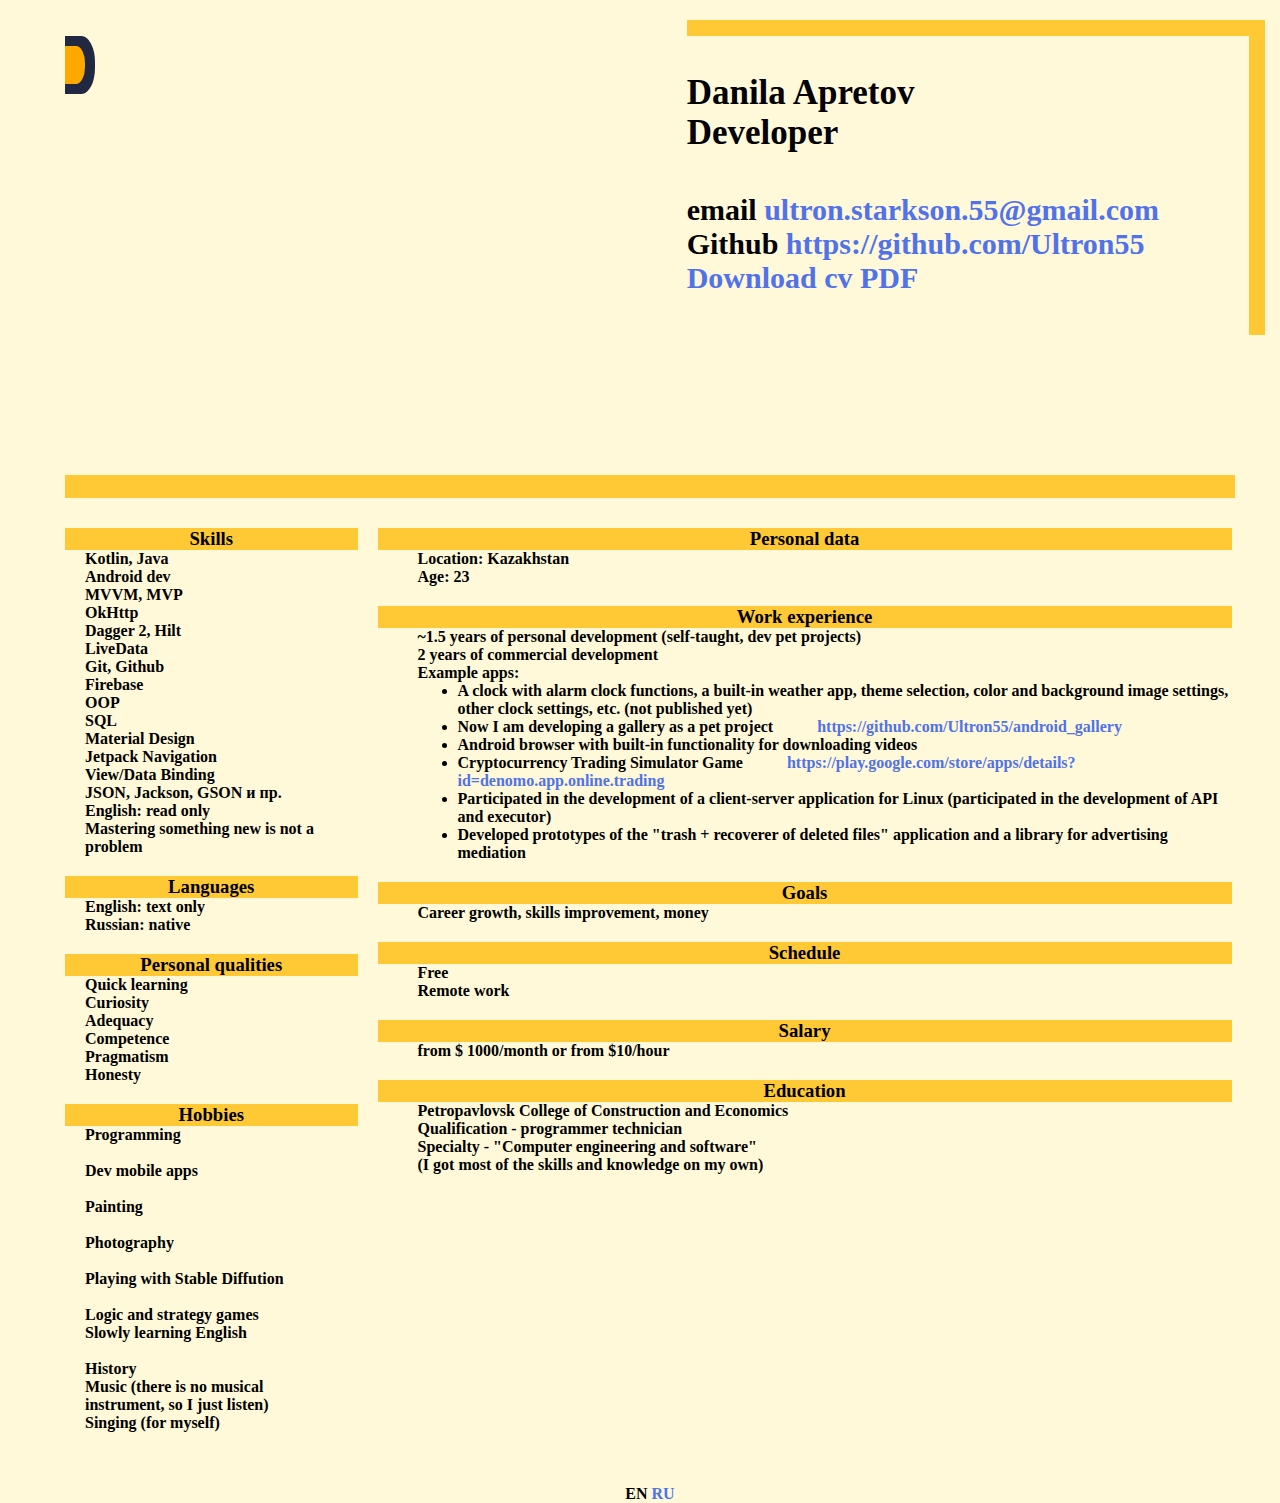
==== index_en.html @ 74cffb2b "edit, add english version" ====
<!DOCTYPE html>
<html lang="ru">
<head><meta http-equiv="Content-Type" content="text/html; charset=UTF-8">
	<meta name="viewport" content="width=device-width, initial-scale=1.0">
	<link rel="stylesheet" href="main.css">
	<title>CV DANILA APRETOV</title>
</head>
<body>
	<header>
		<div class="photo">
			<div>
				<div>
					<img src="photo.jpg" width="270px" alt="">
				</div>
			</div>
		</div>
		<div class="personal_info">
			<h1 class="center white">Danila Apretov</h1>
			<h2 class="center white">Developer</h2>
			<div class="contact">
				<p></p>
				<p>email <span>ultron.starkson.55@gmail.com</span></p>
				<p>Github <a href="https://github.com/Ultron55">https://github.com/Ultron55</a></p>
				<p><a href="https://github.com/Ultron55/ultron55.github.io/raw/main/%D0%A0%D0%B5%D0%B7%D1%8E%D0%BC%D0%B5%20%D0%90%D0%BF%D1%80%D0%B5%D1%82%D0%BE%D0%B2%20%D0%94%D0%B0%D0%BD%D0%B8%D0%BB%D0%B0.pdf">Download cv PDF</a></p>
			</div>
		</div>
	</header>
	<main>
		<div class="maintopborder"></div>
		<div>
			<div class="sidebar">
				<section>
	    			<div>
						<div>
		                    <h3>Skills</h3>
							<p>Kotlin, Java</p>
							<p>Android dev</p>
							<p>MVVM, MVP</p>
							<p>OkHttp</p>
							<p>Dagger 2, Hilt</p>
							<p>LiveData</p>
							<p>Git, Github</p>
							<p>Firebase</p>
							<p>OOP</p>
							<p>SQL</p>
							<p>Material Design</p>
							<p>Jetpack Navigation</p>
							<p>View/Data Binding</p>
							<p>JSON, Jackson, GSON и пр.</p>
							<p>English: read only</p>
							<p>Mastering something new is not a problem</p>
						</div>
					</div>
				</section>
				<section>
					<h3>Languages</h3>
					<div><div>
						<p>English: text only</p>
						<p>Russian: native</p>
					</div></div>
				</section>
				<section>
					<h3>Personal qualities</h3>
					<div>
						<div>
							<p>
								Quick learning
								<br>Curiosity
								<br>Adequacy
								<br>Competence
								<br>Pragmatism
								<br>Honesty
							</p>
						</div>
					</div>
				</section>
				<section>
					<h3>Hobbies</h3>
					<div>
						<div>
							<p>
								Programming<br>
								<br>Dev mobile apps<br>
								<br>Painting<br>
								<br>Photography<br>
								<br>Playing with Stable Diffution<br>
								<br>Logic and strategy games
								<br>Slowly learning English<br>
								<br>History
								<br>Music (there is no musical instrument, so I just listen)
								<br>Singing (for myself)
							</p>
							<br>
						</div>
					</div>
				</section>
			</div>
			<div class="mainbody">
				<section>
					<div>
						<div>
	   						<h3>Personal data</h3>
							<p>Location: Kazakhstan</p>
							<p>Age: 23</p>
							
						</div>
						<div>
							<h3>Work experience</h3>
							<p>~1.5 years of personal development (self-taught, dev pet projects)</p>
							<p>2 years of commercial development</p>
							<p>Example apps:</p>
							<ul>
								<li>A clock with alarm clock functions, a built-in weather app, theme selection, color and background image settings, other clock settings, etc. (not published yet)</li>
								<li>Now I am developing a gallery as a pet project <a href="https://github.com/Ultron55/android_gallery">https://github.com/Ultron55/android_gallery</a></li>
								<li>Android browser with built-in functionality for downloading videos</li>
								<li>Cryptocurrency Trading Simulator Game <a href="https://play.google.com/store/apps/details?id=denomo.app.online.trading">https://play.google.com/store/apps/details?id=denomo.app.online.trading</a></li>
								<li>Participated in the development of a client-server application for Linux (participated in the development of API and executor)</li>
								<li>Developed prototypes of the "trash + recoverer of deleted files" application and a library for advertising mediation</li>
							</ul>
						</div>
						<div>
							<h3>Goals</h3>
							<p>
								Career growth, skills improvement, money
							</p>
						</div>
						<div>
							<h3>Schedule</h3>
							<p>Free<br>Remote work</p>
						</div>
						<div>
							<h3>Salary</h3>
							<p>
								from $ 1000/month or from $10/hour
							</p>
						</div>
						<div>
							<h3>Education</h3>
							<p>
								Petropavlovsk College of Construction and Economics
								<br>Qualification - programmer technician
								<br>Specialty - "Computer engineering and software"
								<br>(I got most of the skills and knowledge on my own)
							</p>
						</div>
					</div>
				</section>
			</div>
		</div>
	</main>
	<footer>
		<p>
			<b>EN</b>
			<a href="index.html">RU</a>
		</p>
	</footer>
</body>
</html>
---- main.css ----
* {
	margin: 0;
	padding: 0;
	font-weight: 700;
	font-family: "Tahoma";
}
html {
	background-color: #fff9da;
	margin-left: 20px;
}
body {
	margin-inline: 30px;
}
header {
	width: 100%;
	padding: 20px 0;
	height: 410px;
	padding-top: 0px;
    margin-top: 20px;
    margin-right: 20px;
    padding-bottom: 0px;
    margin-left: 15px;
}
.photo {
	margin: 0px 0;
	margin-top: 16px;
	float: left;
}
.photo>div {
	padding: 10px 10px 10px 0;
	background-color: #212841;
	border-radius: 0 45% 45% 0;
}
.photo>div>div {
	padding: 10px;
	background-color: #ffa800;
	border-radius: 0 45% 45% 0;
}
.photo img {
	border-radius: 0 45% 45% 0;
}
h1, h2 {
	font-size: 35px;
}
h1 {
	margin-top: 37px;
}
.contact {
	margin: 40px 20px;
	margin-left: 0px;
    margin-right: 90px;
}
span, a {
	color: #5172e8;
	text-decoration: none;
}
a:hover, a:focus, a:visited {
	color: #5172e8;
	text-decoration: none;
}
.personal_info {
	padding: inherit;
	width: max-content;
	float: right;
	border-top-width: 16px;
	border-top-color: #ffc935;
	border-top-style: solid;
	border-right-width: 16px;
	border-right-color: #ffc935;
	border-right-style: solid;
}
.personal_info p {
	font-size: 30px;
}
main {
	padding: 15px;
}
.maintopborder {
	height: 23px;
    background-color: #ffc935;
    margin: 30px 0;
}
main>div {
	display: flex;
}
.sidebar {
    float: left;
    width: 25%;
    padding-right: 20px;
}
.mainbody {
    width: 73%;
    float: left;
   
}
h3 {
	background-color: #ffc935;
	text-align: center;
}
section>div>div {
	margin-bottom: 20px;
}
section>div>div>p {
	margin-inline: 20px;
}
.mainbody>section>div>div * {
	margin-left: 40px; 
}
.mainbody>section>div h3 {
	margin-left: 0;
}
footer p {
	text-align: center;
}
@media (max-width: 905px) {
	header {
		height: 500px;
	}
	.contact {
		margin: 200px 20px;
	}
	.contact p {
		text-align: left;
	}
	main>div {
		display: block;
	}
	section {
		width: auto;
	}
}
@media (max-width: 755px) {
	.contact {
		margin: 150px 20px;
	}
}
@media (max-width: 746px) {
	.contact {
		margin: 90px 20px;
	}
}
@media (max-width: 610px) {
	.photo {
		float: none;
		display: flex;
		justify-content: center;
	}
	.photo>div {
		border-radius: 0;
		padding: 10px;
	}
	.photo>div>div {
		border-radius: 0;
	}
	.photo img {
		border-radius: 0;
	}

	header {
		height: 800px;
	}
}
@media (max-width: 500px) {
	.contact p {
		font-size: 20px;
		text-align: center;
	}
}
@media (max-width: 426px) {
	header {
		height: 900px;
	}
}
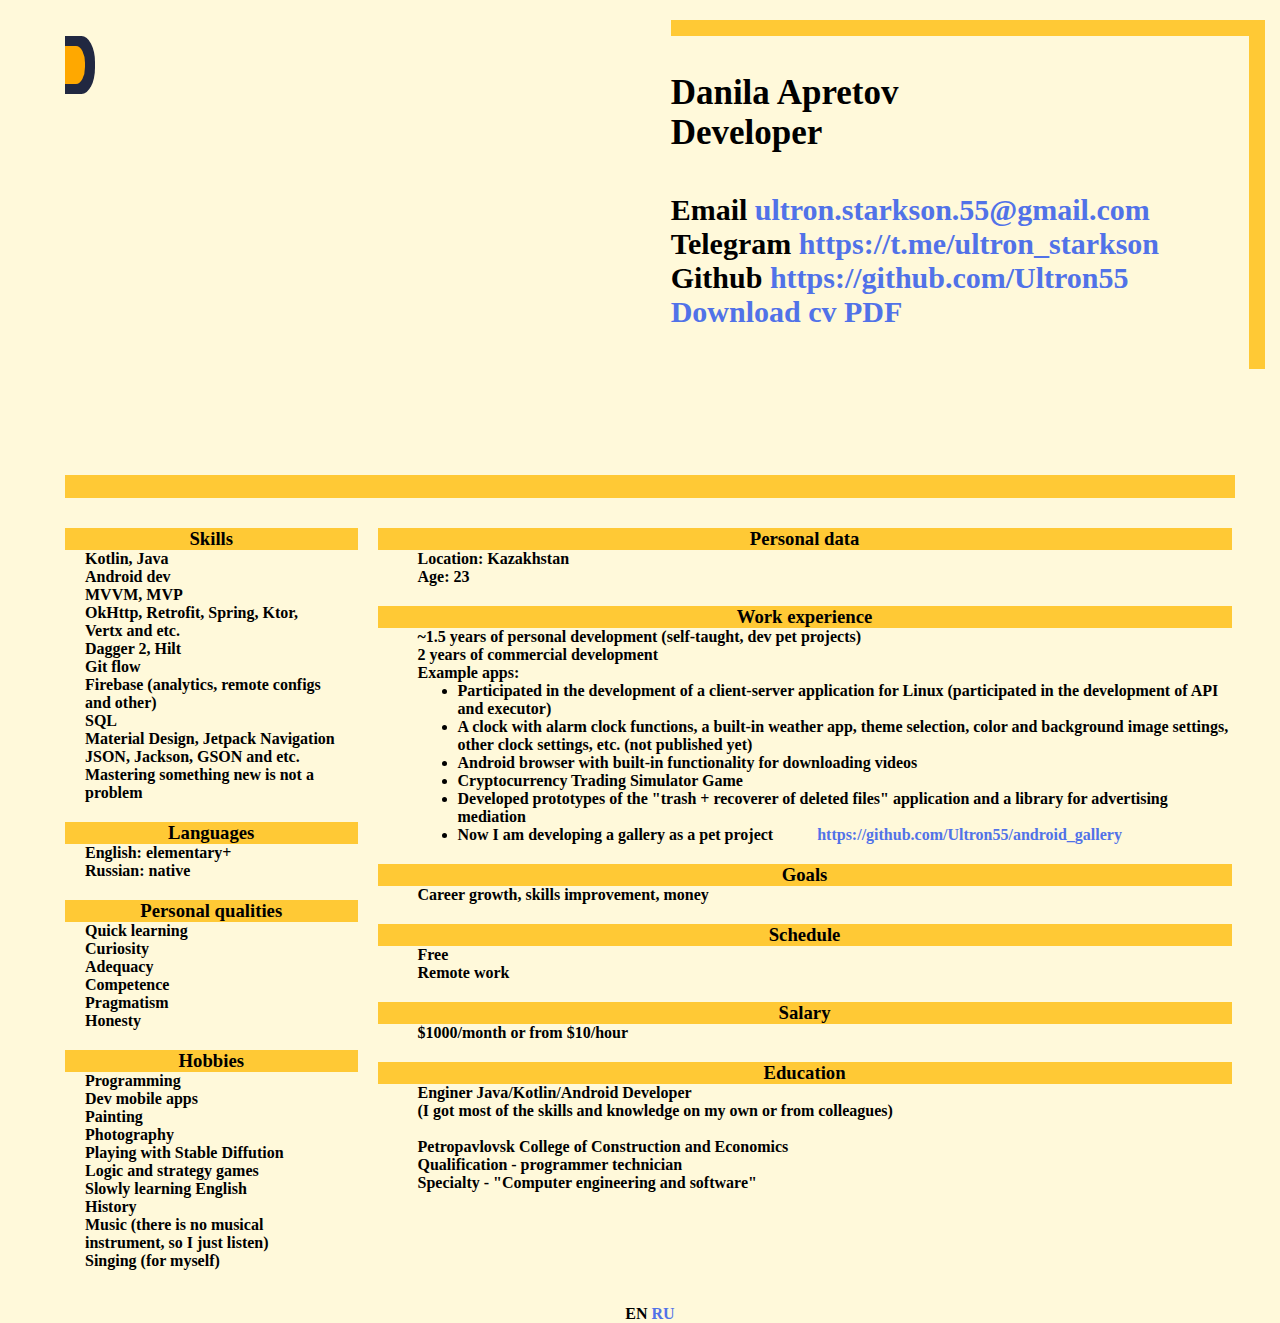
==== commit a506d35b: "big update" ====
--- a/index_en.html
+++ b/index_en.html
@@ -19,9 +19,10 @@
 			<h2 class="center white">Developer</h2>
 			<div class="contact">
 				<p></p>
-				<p>email <span>ultron.starkson.55@gmail.com</span></p>
+				<p>Email <span>ultron.starkson.55@gmail.com</span></p>
+				<p>Telegram <a href="https://t.me/ultron_starkson">https://t.me/ultron_starkson</a>
 				<p>Github <a href="https://github.com/Ultron55">https://github.com/Ultron55</a></p>
-				<p><a href="https://github.com/Ultron55/ultron55.github.io/raw/main/%D0%A0%D0%B5%D0%B7%D1%8E%D0%BC%D0%B5%20%D0%90%D0%BF%D1%80%D0%B5%D1%82%D0%BE%D0%B2%20%D0%94%D0%B0%D0%BD%D0%B8%D0%BB%D0%B0.pdf">Download cv PDF</a></p>
+				<p><a href="CV DANILA APRETOV.pdf">Download cv PDF</a></p>
 			</div>
 		</div>
 	</header>
@@ -36,18 +37,13 @@
 							<p>Kotlin, Java</p>
 							<p>Android dev</p>
 							<p>MVVM, MVP</p>
-							<p>OkHttp</p>
+							<p>OkHttp, Retrofit, Spring, Ktor, Vertx and etc.</p>
 							<p>Dagger 2, Hilt</p>
-							<p>LiveData</p>
-							<p>Git, Github</p>
-							<p>Firebase</p>
-							<p>OOP</p>
+							<p>Git flow</p>
+							<p>Firebase (analytics, remote configs and other)</p>
 							<p>SQL</p>
-							<p>Material Design</p>
-							<p>Jetpack Navigation</p>
-							<p>View/Data Binding</p>
-							<p>JSON, Jackson, GSON и пр.</p>
-							<p>English: read only</p>
+							<p>Material Design, Jetpack Navigation</p>
+							<p>JSON, Jackson, GSON and etc.</p>
 							<p>Mastering something new is not a problem</p>
 						</div>
 					</div>
@@ -55,7 +51,7 @@
 				<section>
 					<h3>Languages</h3>
 					<div><div>
-						<p>English: text only</p>
+						<p>English: elementary+</p>
 						<p>Russian: native</p>
 					</div></div>
 				</section>
@@ -63,14 +59,12 @@
 					<h3>Personal qualities</h3>
 					<div>
 						<div>
-							<p>
-								Quick learning
-								<br>Curiosity
-								<br>Adequacy
-								<br>Competence
-								<br>Pragmatism
-								<br>Honesty
-							</p>
+							<p>Quick learning</p>
+							<p>Curiosity</p>
+							<p>Adequacy</p>
+							<p>Competence</p>
+							<p>Pragmatism</p>
+							<p>Honesty</p>
 						</div>
 					</div>
 				</section>
@@ -78,19 +72,16 @@
 					<h3>Hobbies</h3>
 					<div>
 						<div>
-							<p>
-								Programming<br>
-								<br>Dev mobile apps<br>
-								<br>Painting<br>
-								<br>Photography<br>
-								<br>Playing with Stable Diffution<br>
-								<br>Logic and strategy games
-								<br>Slowly learning English<br>
-								<br>History
-								<br>Music (there is no musical instrument, so I just listen)
-								<br>Singing (for myself)
-							</p>
-							<br>
+							<p>Programming</p>
+							<p>Dev mobile apps</p>
+							<p>Painting</p>
+							<p>Photography</p>
+							<p>Playing with Stable Diffution</p>
+							<p>Logic and strategy games</p>
+							<p>Slowly learning English</p>
+							<p>History</p>
+							<p>Music (there is no musical instrument, so I just listen)</p>
+							<p>Singing (for myself)</p>
 						</div>
 					</div>
 				</section>
@@ -110,38 +101,35 @@
 							<p>2 years of commercial development</p>
 							<p>Example apps:</p>
 							<ul>
+								<li>Participated in the development of a client-server application for Linux (participated in the development of API and executor)</li>
 								<li>A clock with alarm clock functions, a built-in weather app, theme selection, color and background image settings, other clock settings, etc. (not published yet)</li>
+								<li>Android browser with built-in functionality for downloading videos</li>
+								<li>Cryptocurrency Trading Simulator Game</li>
+								<li>Developed prototypes of the "trash + recoverer of deleted files" application and a library for advertising mediation</li>
 								<li>Now I am developing a gallery as a pet project <a href="https://github.com/Ultron55/android_gallery">https://github.com/Ultron55/android_gallery</a></li>
-								<li>Android browser with built-in functionality for downloading videos</li>
-								<li>Cryptocurrency Trading Simulator Game <a href="https://play.google.com/store/apps/details?id=denomo.app.online.trading">https://play.google.com/store/apps/details?id=denomo.app.online.trading</a></li>
-								<li>Participated in the development of a client-server application for Linux (participated in the development of API and executor)</li>
-								<li>Developed prototypes of the "trash + recoverer of deleted files" application and a library for advertising mediation</li>
 							</ul>
 						</div>
 						<div>
 							<h3>Goals</h3>
-							<p>
-								Career growth, skills improvement, money
-							</p>
+							<p>Career growth, skills improvement, money</p>
 						</div>
 						<div>
 							<h3>Schedule</h3>
-							<p>Free<br>Remote work</p>
+							<p>Free</p>
+							<p>Remote work</p>
 						</div>
 						<div>
 							<h3>Salary</h3>
-							<p>
-								from $ 1000/month or from $10/hour
-							</p>
+							<p>$1000/month or from $10/hour</p>
 						</div>
 						<div>
 							<h3>Education</h3>
-							<p>
-								Petropavlovsk College of Construction and Economics
-								<br>Qualification - programmer technician
-								<br>Specialty - "Computer engineering and software"
-								<br>(I got most of the skills and knowledge on my own)
-							</p>
+							<p>Enginer Java/Kotlin/Android Developer</p>
+							<p>(I got most of the skills and knowledge on my own or from colleagues)</p>
+							<br>
+							<p>Petropavlovsk College of Construction and Economics</p>
+							<p>Qualification - programmer technician</p>
+							<p>Specialty - "Computer engineering and software"</p>
 						</div>
 					</div>
 				</section>
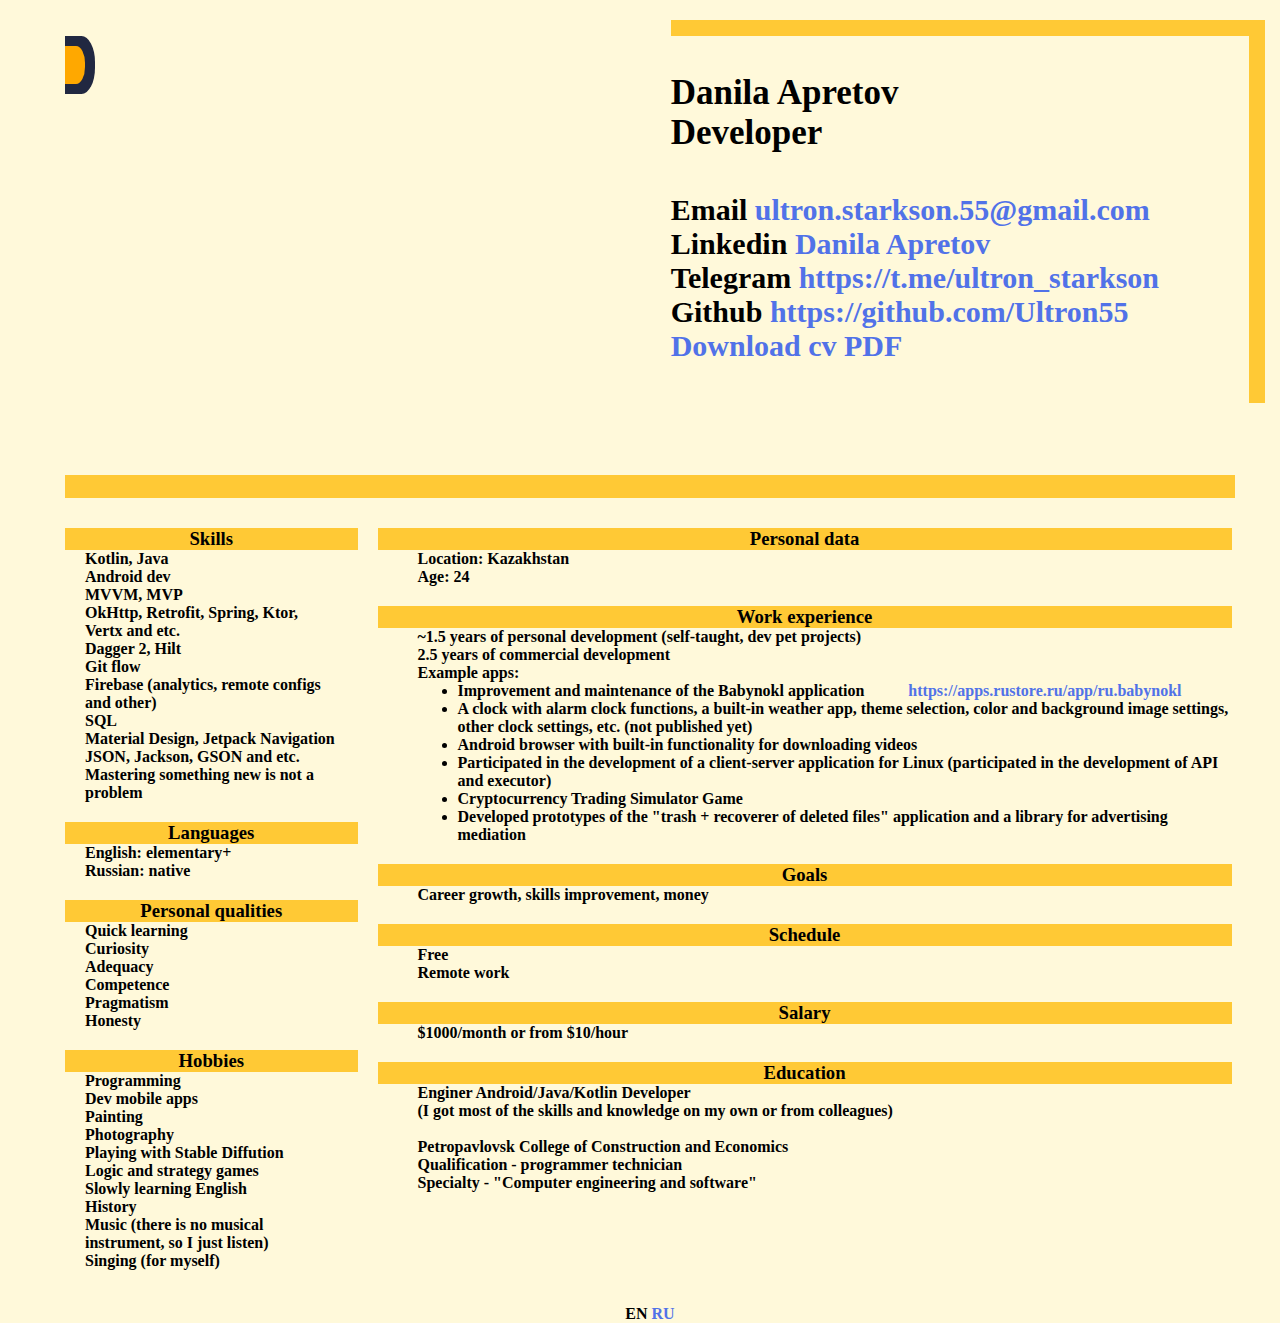
==== commit 35e79fdd: "add Babynokl" ====
--- a/index_en.html
+++ b/index_en.html
@@ -20,6 +20,7 @@
 			<div class="contact">
 				<p></p>
 				<p>Email <span>ultron.starkson.55@gmail.com</span></p>
+				<p>Linkedin <a href="https://www.linkedin.com/in/danila-apretov-991366276/">Danila Apretov</a>
 				<p>Telegram <a href="https://t.me/ultron_starkson">https://t.me/ultron_starkson</a>
 				<p>Github <a href="https://github.com/Ultron55">https://github.com/Ultron55</a></p>
 				<p><a href="CV DANILA APRETOV.pdf">Download cv PDF</a></p>
@@ -92,21 +93,21 @@
 						<div>
 	   						<h3>Personal data</h3>
 							<p>Location: Kazakhstan</p>
-							<p>Age: 23</p>
+							<p>Age: 24</p>
 							
 						</div>
 						<div>
 							<h3>Work experience</h3>
 							<p>~1.5 years of personal development (self-taught, dev pet projects)</p>
-							<p>2 years of commercial development</p>
+							<p>2.5 years of commercial development</p>
 							<p>Example apps:</p>
 							<ul>
-								<li>Participated in the development of a client-server application for Linux (participated in the development of API and executor)</li>
+								<li>Improvement and maintenance of the Babynokl application <a href="https://apps.rustore.ru/app/ru.babynokl">https://apps.rustore.ru/app/ru.babynokl</a></li>
 								<li>A clock with alarm clock functions, a built-in weather app, theme selection, color and background image settings, other clock settings, etc. (not published yet)</li>
 								<li>Android browser with built-in functionality for downloading videos</li>
+								<li>Participated in the development of a client-server application for Linux (participated in the development of API and executor)</li>
 								<li>Cryptocurrency Trading Simulator Game</li>
 								<li>Developed prototypes of the "trash + recoverer of deleted files" application and a library for advertising mediation</li>
-								<li>Now I am developing a gallery as a pet project <a href="https://github.com/Ultron55/android_gallery">https://github.com/Ultron55/android_gallery</a></li>
 							</ul>
 						</div>
 						<div>
@@ -124,7 +125,7 @@
 						</div>
 						<div>
 							<h3>Education</h3>
-							<p>Enginer Java/Kotlin/Android Developer</p>
+							<p>Enginer Android/Java/Kotlin Developer</p>
 							<p>(I got most of the skills and knowledge on my own or from colleagues)</p>
 							<br>
 							<p>Petropavlovsk College of Construction and Economics</p>
